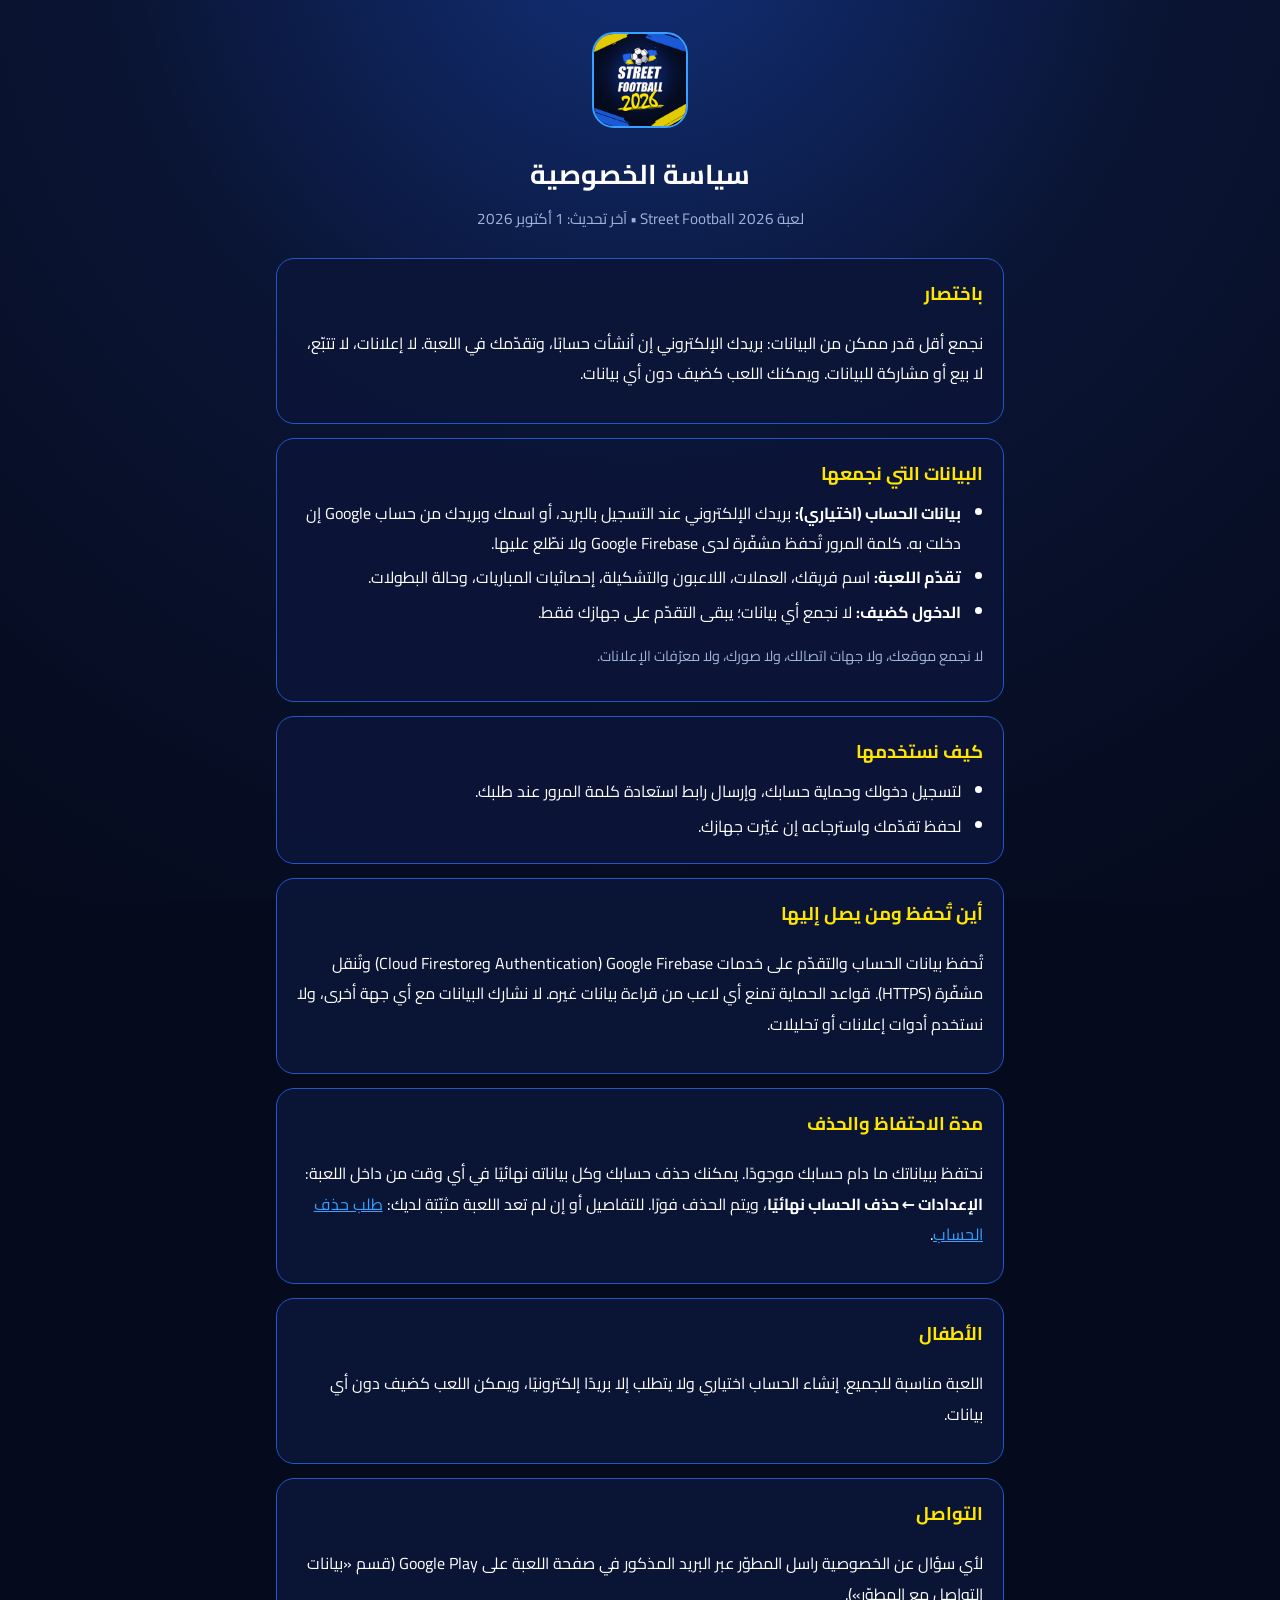
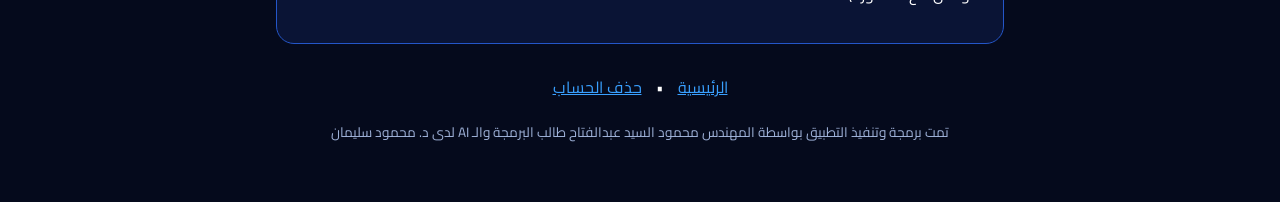
==== privacy.html @ d433def5 "Street Football 2026: privacy policy and account deletion pages Co-Authored-By: Claude Opus 5.5 <nor" ====
<!doctype html>
<html lang="ar" dir="rtl">
<head>
<meta charset="utf-8">
<meta name="viewport" content="width=device-width, initial-scale=1">
<title>سياسة الخصوصية — Street Football 2026</title>
<link rel="preconnect" href="https://fonts.googleapis.com">
<link href="https://fonts.googleapis.com/css2?family=Cairo:wght@400;700;800&display=swap" rel="stylesheet">
<link rel="stylesheet" href="style.css">
<link rel="icon" href="icon.png">
</head>
<body>
<main>
  <header>
    <img src="icon.png" alt="Street Football 2026">
    <h1>سياسة الخصوصية</h1>
    <p class="sub">لعبة Street Football 2026 • آخر تحديث: 1 أكتوبر 2026</p>
  </header>

  <section>
    <h2>باختصار</h2>
    <p>نجمع أقل قدر ممكن من البيانات: بريدك الإلكتروني إن أنشأت حسابًا، وتقدّمك في اللعبة. لا إعلانات، لا تتبّع، لا بيع أو مشاركة للبيانات. ويمكنك اللعب كضيف دون أي بيانات.</p>
  </section>

  <section>
    <h2>البيانات التي نجمعها</h2>
    <ul>
      <li><strong>بيانات الحساب (اختياري):</strong> بريدك الإلكتروني عند التسجيل بالبريد، أو اسمك وبريدك من حساب Google إن دخلت به. كلمة المرور تُحفظ مشفّرة لدى Google Firebase ولا نطّلع عليها.</li>
      <li><strong>تقدّم اللعبة:</strong> اسم فريقك، العملات، اللاعبون والتشكيلة، إحصائيات المباريات، وحالة البطولات.</li>
      <li><strong>الدخول كضيف:</strong> لا نجمع أي بيانات؛ يبقى التقدّم على جهازك فقط.</li>
    </ul>
    <p class="note">لا نجمع موقعك، ولا جهات اتصالك، ولا صورك، ولا معرّفات الإعلانات.</p>
  </section>

  <section>
    <h2>كيف نستخدمها</h2>
    <ul>
      <li>لتسجيل دخولك وحماية حسابك، وإرسال رابط استعادة كلمة المرور عند طلبك.</li>
      <li>لحفظ تقدّمك واسترجاعه إن غيّرت جهازك.</li>
    </ul>
  </section>

  <section>
    <h2>أين تُحفظ ومن يصل إليها</h2>
    <p>تُحفظ بيانات الحساب والتقدّم على خدمات Google Firebase (Authentication وCloud Firestore) وتُنقل مشفّرة (HTTPS). قواعد الحماية تمنع أي لاعب من قراءة بيانات غيره. لا نشارك البيانات مع أي جهة أخرى، ولا نستخدم أدوات إعلانات أو تحليلات.</p>
  </section>

  <section>
    <h2>مدة الاحتفاظ والحذف</h2>
    <p>نحتفظ ببياناتك ما دام حسابك موجودًا. يمكنك حذف حسابك وكل بياناته نهائيًا في أي وقت من داخل اللعبة: <strong>الإعدادات ← حذف الحساب نهائيًا</strong>، ويتم الحذف فورًا. للتفاصيل أو إن لم تعد اللعبة مثبّتة لديك: <a href="delete-account.html">طلب حذف الحساب</a>.</p>
  </section>

  <section>
    <h2>الأطفال</h2>
    <p>اللعبة مناسبة للجميع. إنشاء الحساب اختياري ولا يتطلب إلا بريدًا إلكترونيًا، ويمكن اللعب كضيف دون أي بيانات.</p>
  </section>

  <section>
    <h2>التواصل</h2>
    <p>لأي سؤال عن الخصوصية راسل المطوّر عبر البريد المذكور في صفحة اللعبة على Google Play (قسم «بيانات التواصل مع المطوّر»).</p>
  </section>

  <nav><a href="index.html">الرئيسية</a> • <a href="delete-account.html">حذف الحساب</a></nav>
  <footer>تمت برمجة وتنفيذ التطبيق بواسطة المهندس محمود السيد عبدالفتاح طالب البرمجة والـ AI لدى د. محمود سليمان</footer>
</main>
</body>
</html>
---- style.css ----
:root {
  --bg: #050a1c;
  --panel: #0b1538;
  --border: #2456c8;
  --blue: #39a0ff;
  --yellow: #ffe500;
  --text: #ffffff;
  --muted: #9fb2d9;
}
* { box-sizing: border-box; }
body {
  margin: 0;
  background: radial-gradient(circle at 50% -10%, #12307a 0, #0a1433 45%, var(--bg) 100%) fixed;
  background-color: var(--bg);
  color: var(--text);
  font-family: "Cairo", system-ui, -apple-system, "Segoe UI", Tahoma, sans-serif;
  line-height: 1.9;
}
main { max-width: 760px; margin: 0 auto; padding: 32px 16px 56px; }
header { text-align: center; margin-bottom: 24px; }
header img { width: 96px; height: 96px; border-radius: 22px; border: 2px solid var(--blue); }
h1 { font-size: 1.7rem; margin: 12px 0 4px; }
.sub { color: var(--muted); margin: 0; font-size: .95rem; }
section {
  background: rgba(11, 21, 56, .92);
  border: 1px solid var(--border);
  border-radius: 18px;
  padding: 18px 20px;
  margin: 14px 0;
}
h2 { color: var(--yellow); font-size: 1.15rem; margin: 0 0 6px; }
ul, ol { margin: 0; padding-inline-start: 22px; }
li { margin: 4px 0; }
a { color: var(--blue); }
.note { color: var(--muted); font-size: .9rem; }
.btn {
  display: inline-block;
  background: linear-gradient(90deg, #39a0ff, #1e6bff);
  color: #fff;
  text-decoration: none;
  font-weight: 800;
  padding: 10px 22px;
  border-radius: 12px;
}
nav { text-align: center; margin-top: 28px; }
nav a { margin: 0 10px; }
footer { text-align: center; color: var(--muted); font-size: .85rem; margin-top: 18px; }
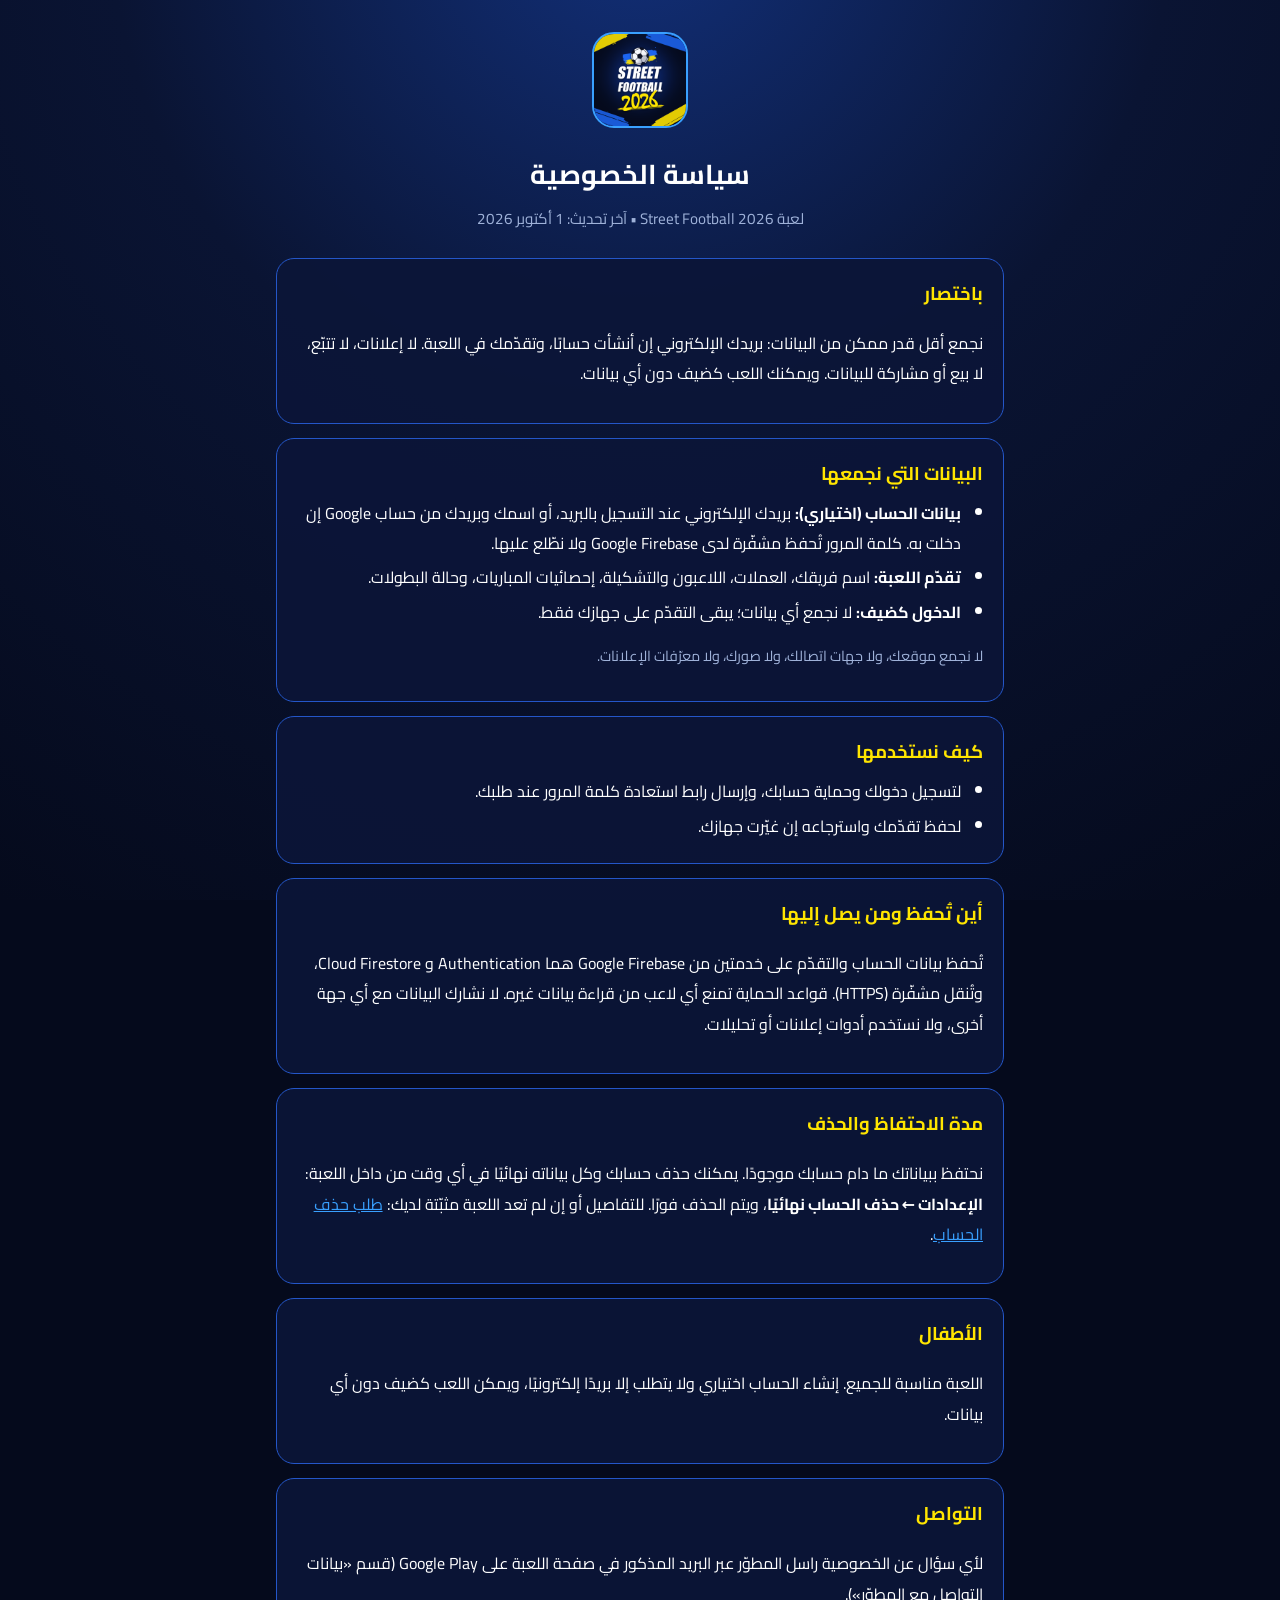
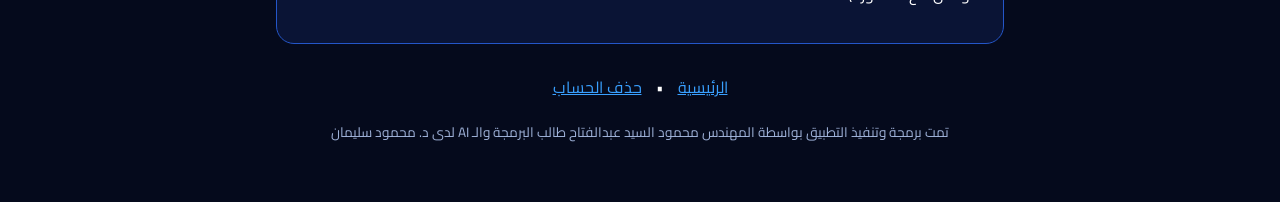
==== commit 584ee5d7: "Privacy page: fix mixed Arabic/English wording Co-Authored-By: Claude Fable 5.1 <noreply@anthropic.c" ====
--- a/privacy.html
+++ b/privacy.html
@@ -42,7 +42,7 @@
 
   <section>
     <h2>أين تُحفظ ومن يصل إليها</h2>
-    <p>تُحفظ بيانات الحساب والتقدّم على خدمات Google Firebase (Authentication وCloud Firestore) وتُنقل مشفّرة (HTTPS). قواعد الحماية تمنع أي لاعب من قراءة بيانات غيره. لا نشارك البيانات مع أي جهة أخرى، ولا نستخدم أدوات إعلانات أو تحليلات.</p>
+    <p>تُحفظ بيانات الحساب والتقدّم على خدمتين من Google Firebase هما Authentication و Cloud Firestore، وتُنقل مشفّرة (HTTPS). قواعد الحماية تمنع أي لاعب من قراءة بيانات غيره. لا نشارك البيانات مع أي جهة أخرى، ولا نستخدم أدوات إعلانات أو تحليلات.</p>
   </section>
 
   <section>
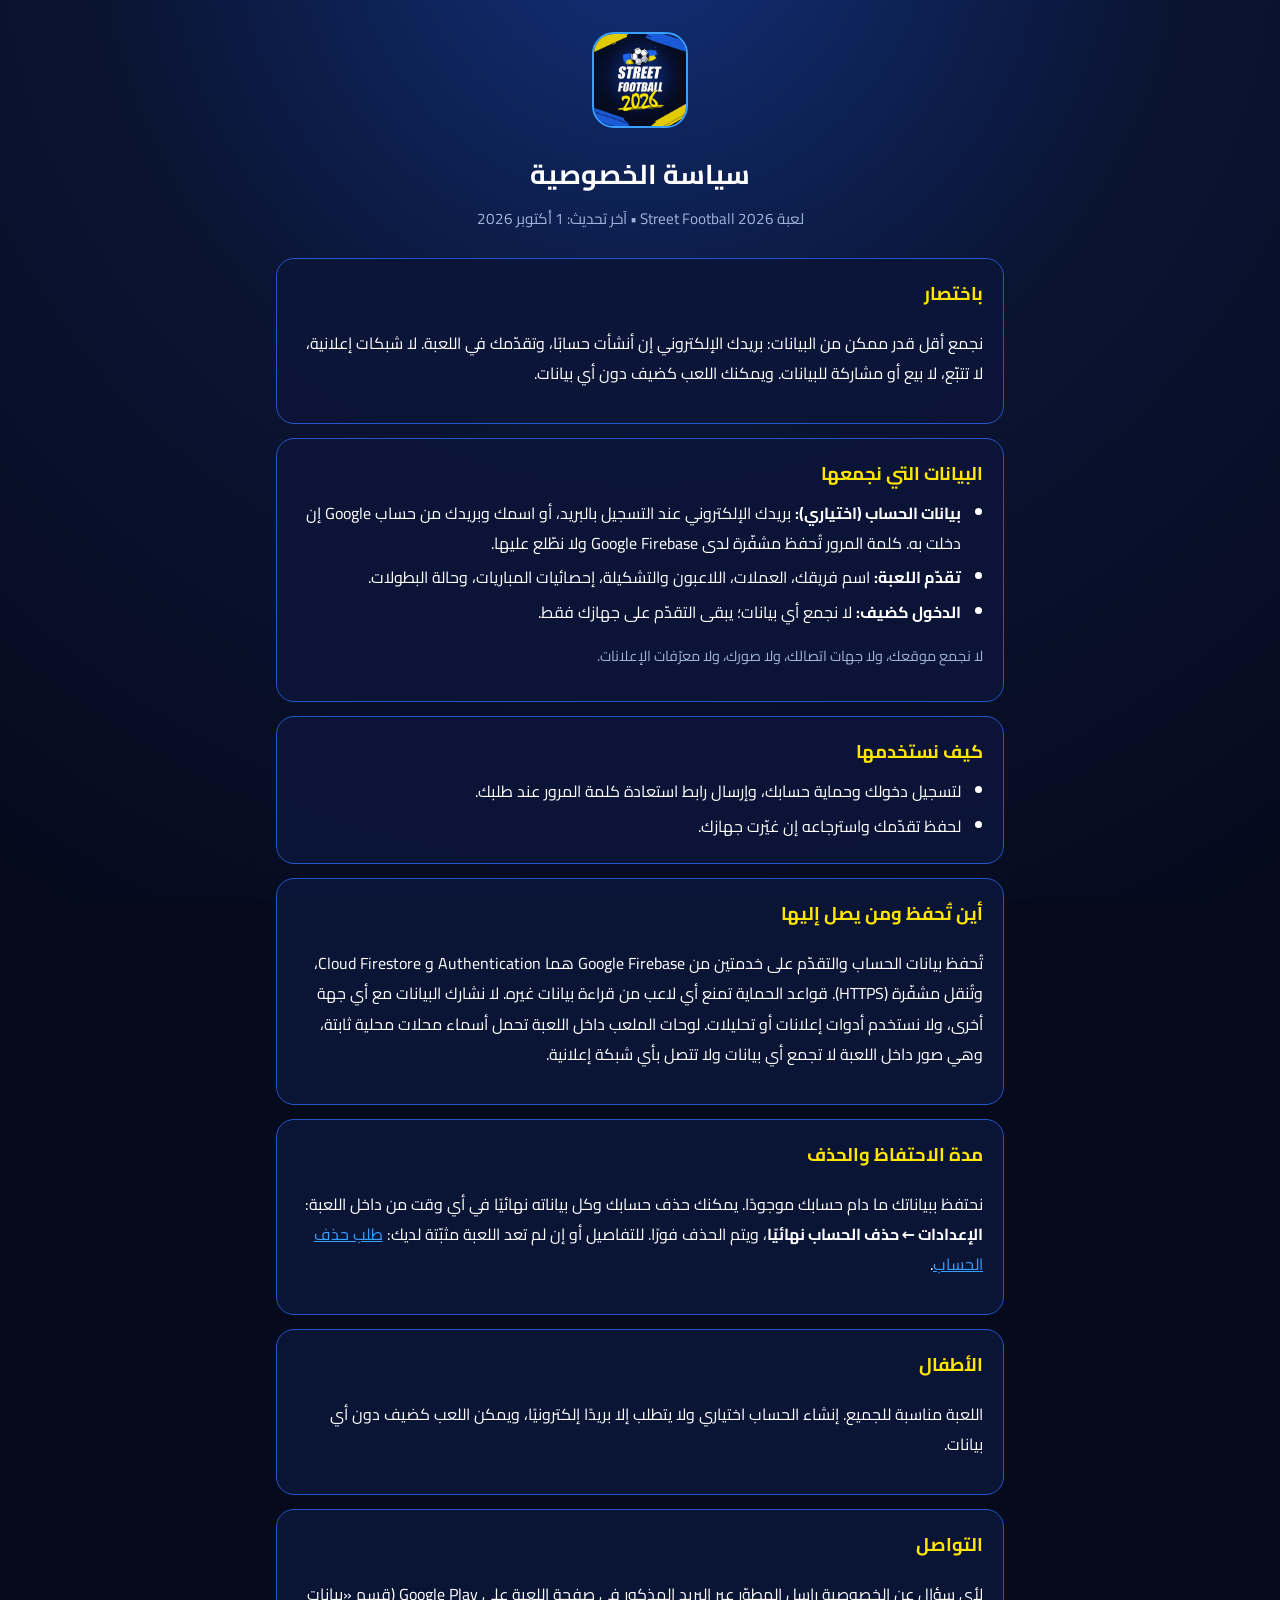
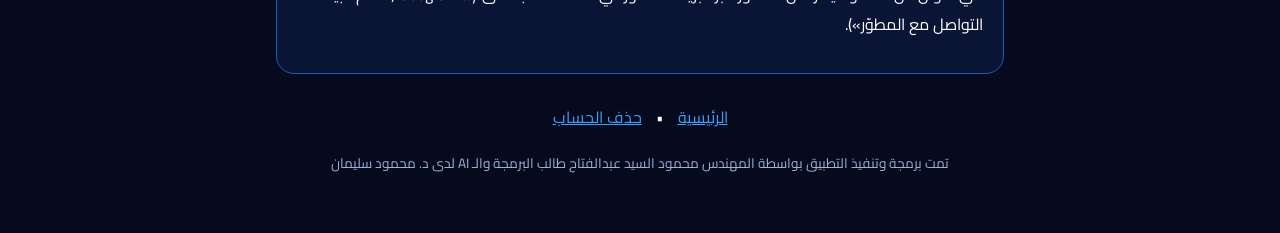
==== commit 1f93b0fe: "Privacy: clarify pitch-side sponsor boards, no ad networks Co-Authored-By: Claude Fable 5.1 <noreply" ====
--- a/privacy.html
+++ b/privacy.html
@@ -19,7 +19,7 @@
 
   <section>
     <h2>باختصار</h2>
-    <p>نجمع أقل قدر ممكن من البيانات: بريدك الإلكتروني إن أنشأت حسابًا، وتقدّمك في اللعبة. لا إعلانات، لا تتبّع، لا بيع أو مشاركة للبيانات. ويمكنك اللعب كضيف دون أي بيانات.</p>
+    <p>نجمع أقل قدر ممكن من البيانات: بريدك الإلكتروني إن أنشأت حسابًا، وتقدّمك في اللعبة. لا شبكات إعلانية، لا تتبّع، لا بيع أو مشاركة للبيانات. ويمكنك اللعب كضيف دون أي بيانات.</p>
   </section>
 
   <section>
@@ -42,7 +42,7 @@
 
   <section>
     <h2>أين تُحفظ ومن يصل إليها</h2>
-    <p>تُحفظ بيانات الحساب والتقدّم على خدمتين من Google Firebase هما Authentication و Cloud Firestore، وتُنقل مشفّرة (HTTPS). قواعد الحماية تمنع أي لاعب من قراءة بيانات غيره. لا نشارك البيانات مع أي جهة أخرى، ولا نستخدم أدوات إعلانات أو تحليلات.</p>
+    <p>تُحفظ بيانات الحساب والتقدّم على خدمتين من Google Firebase هما Authentication و Cloud Firestore، وتُنقل مشفّرة (HTTPS). قواعد الحماية تمنع أي لاعب من قراءة بيانات غيره. لا نشارك البيانات مع أي جهة أخرى، ولا نستخدم أدوات إعلانات أو تحليلات. لوحات الملعب داخل اللعبة تحمل أسماء محلات محلية ثابتة، وهي صور داخل اللعبة لا تجمع أي بيانات ولا تتصل بأي شبكة إعلانية.</p>
   </section>
 
   <section>
